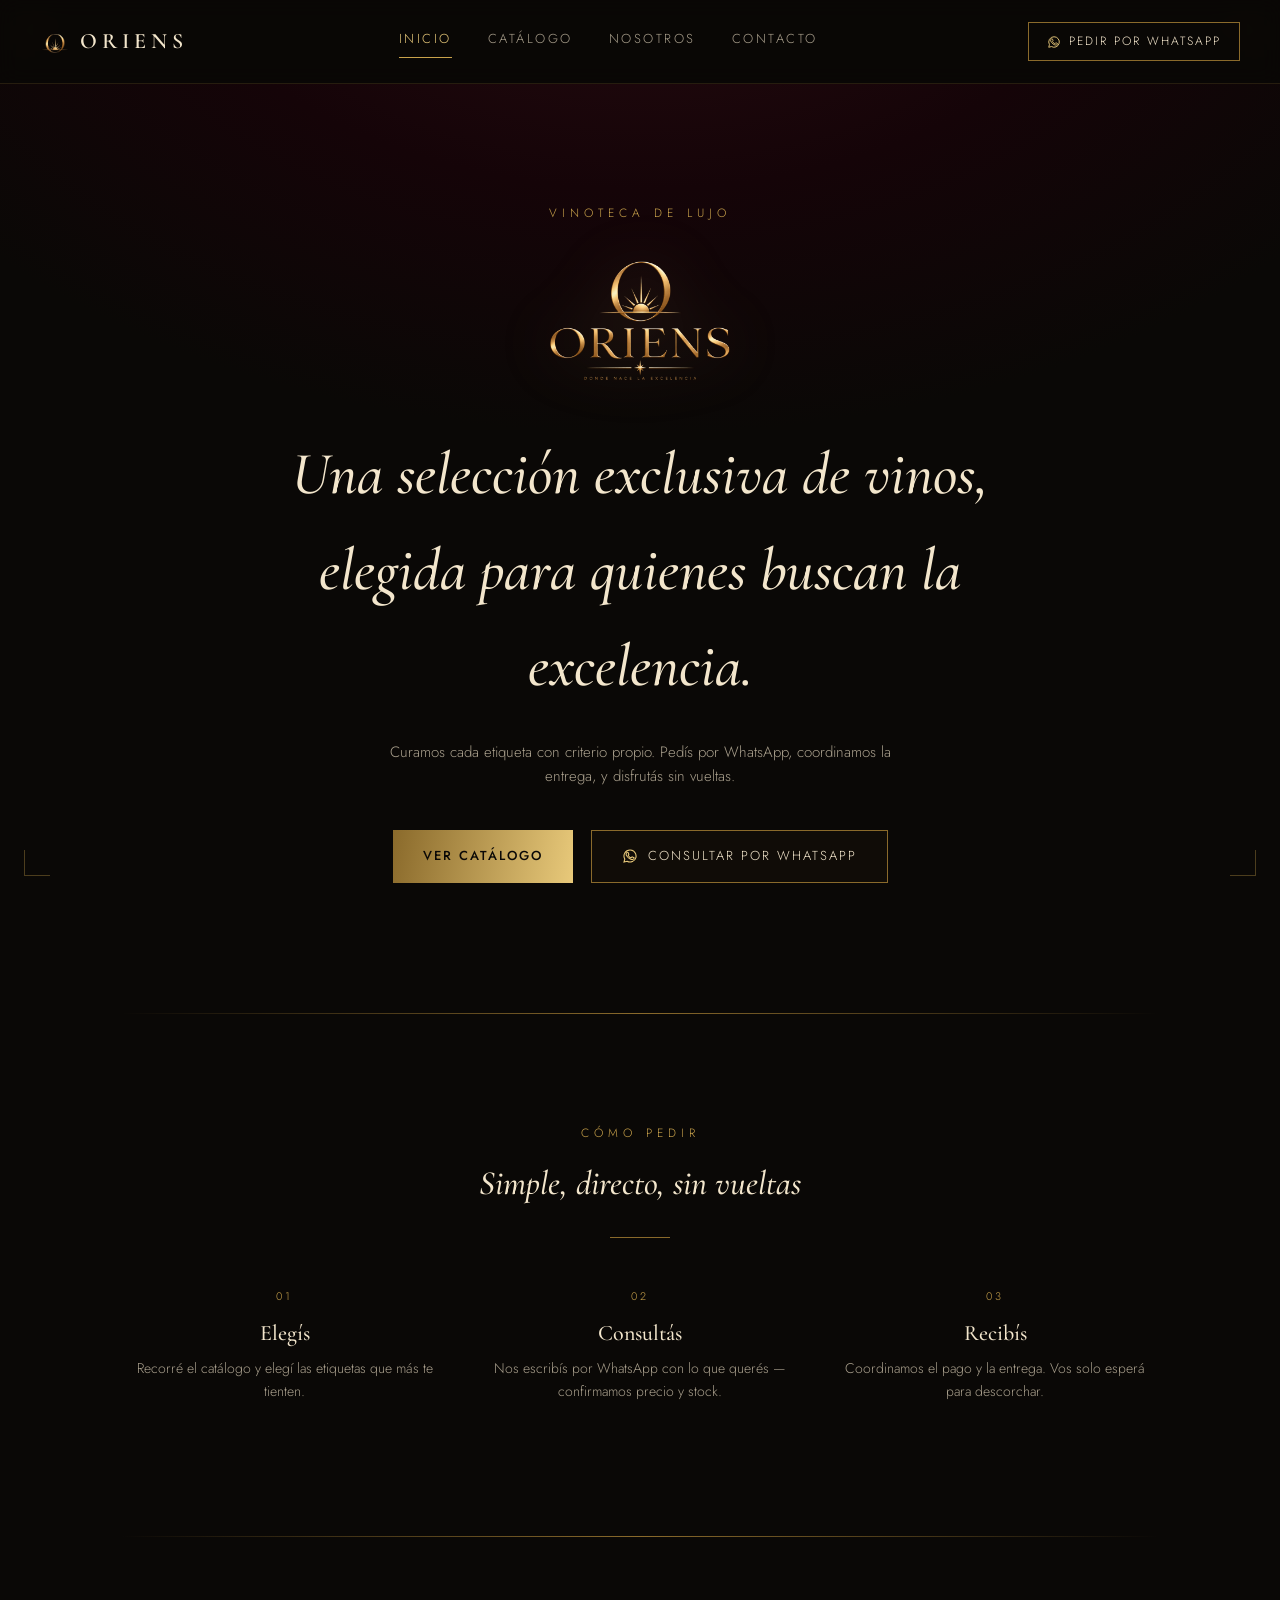
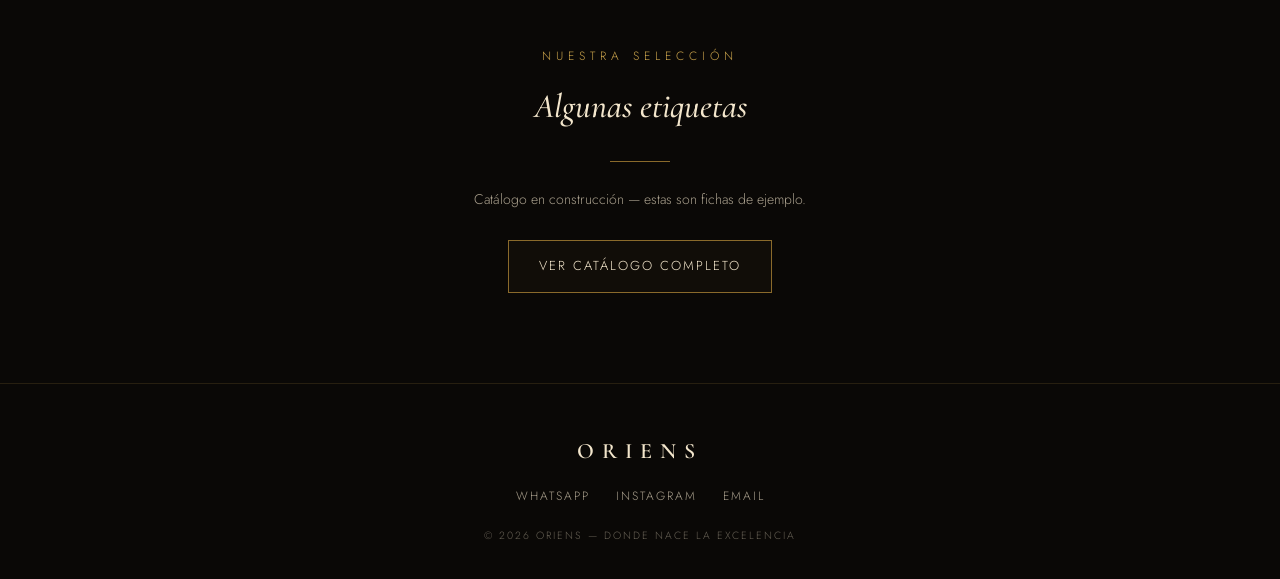
==== index.html @ f7e704c4 "SUraj Suraj" ====
<!DOCTYPE html>
<html lang="es">
<head>
<meta charset="UTF-8">
<meta name="viewport" content="width=device-width, initial-scale=1.0">
<title>Oriens — Vinoteca de lujo</title>
<link rel="stylesheet" href="css/style.css">
</head>
<body>

<div class="corner corner-tl"></div>
<div class="corner corner-tr"></div>
<div class="corner corner-bl"></div>
<div class="corner corner-br"></div>

<!-- NAV -->
<nav class="nav">
  <a href="index.html" class="nav-logo"><img src="assets/emblem.png" alt="Oriens">ORIENS</a>
  <div class="nav-links" id="navLinks">
    <a href="index.html" class="active">Inicio</a>
    <a href="catalogo.html">Catálogo</a>
    <a href="nosotros.html">Nosotros</a>
    <a href="contacto.html">Contacto</a>
  </div>
  <a class="nav-cta" href="https://wa.me/543876430019?text=Hola!%20Quiero%20hacer%20una%20consulta" target="_blank" rel="noopener">
    <svg viewBox="0 0 24 24" fill="none" stroke-width="1.6"><path d="M17.5 14.4c-.3-.1-1.7-.9-2-1-.3-.1-.5-.1-.7.1-.2.3-.8 1-.9 1.1-.2.2-.3.2-.6.1-.3-.1-1.2-.5-2.3-1.5-.9-.8-1.4-1.7-1.6-2-.2-.3 0-.5.1-.6.1-.1.3-.3.4-.5.1-.1.2-.3.3-.5.1-.2 0-.4 0-.5-.1-.1-.7-1.6-.9-2.2-.2-.5-.5-.5-.7-.5h-.6c-.2 0-.5.1-.8.4-.3.3-1 1-1 2.4s1 2.8 1.2 3c.1.2 2 3.1 5 4.3.7.3 1.2.5 1.7.6.7.2 1.3.2 1.8.1.5-.1 1.7-.7 2-1.4.2-.6.2-1.1.1-1.2-.1-.2-.3-.2-.6-.3z"/><path d="M12 3a9 9 0 0 0-7.8 13.5L3 21l4.6-1.2A9 9 0 1 0 12 3z"/></svg>
    <span>Pedir por WhatsApp</span>
  </a>
  <button class="nav-toggle" id="navToggle" aria-label="Abrir menú">
    <svg viewBox="0 0 24 24" fill="none" stroke-width="1.6"><line x1="3" y1="6" x2="21" y2="6"/><line x1="3" y1="12" x2="21" y2="12"/><line x1="3" y1="18" x2="21" y2="18"/></svg>
  </button>
</nav>

<div class="page-bg">

  <!-- HERO -->
  <section class="section" style="padding-top:120px; padding-bottom:110px;">
    <div class="container center">
      <div class="eyebrow reveal">Vinoteca de lujo</div>
      <img src="assets/logo.png" alt="Oriens" style="width:220px; margin:26px auto 0; filter: drop-shadow(0 0 30px rgba(232,201,122,0.25));" class="reveal">
      <h1 class="h-display reveal" style="font-size:clamp(36px,6vw,60px); margin-top:30px; max-width:720px; margin-left:auto; margin-right:auto;">
        Una selección exclusiva de vinos, elegida para quienes buscan la excelencia.
      </h1>
      <p class="reveal" style="max-width:520px; margin:26px auto 0; color:var(--champagne-dim); font-size:15px;">
        Curamos cada etiqueta con criterio propio. Pedís por WhatsApp, coordinamos
        la entrega, y disfrutás sin vueltas.
      </p>
      <div class="reveal" style="margin-top:42px; display:flex; gap:18px; justify-content:center; flex-wrap:wrap;">
        <a class="btn btn-solid" href="catalogo.html">Ver catálogo</a>
        <a class="btn" href="https://wa.me/543876430019?text=Hola!%20Quiero%20hacer%20una%20consulta" target="_blank" rel="noopener">
          <svg viewBox="0 0 24 24" fill="none" stroke-width="1.6"><path d="M17.5 14.4c-.3-.1-1.7-.9-2-1-.3-.1-.5-.1-.7.1-.2.3-.8 1-.9 1.1-.2.2-.3.2-.6.1-.3-.1-1.2-.5-2.3-1.5-.9-.8-1.4-1.7-1.6-2-.2-.3 0-.5.1-.6.1-.1.3-.3.4-.5.1-.1.2-.3.3-.5.1-.2 0-.4 0-.5-.1-.1-.7-1.6-.9-2.2-.2-.5-.5-.5-.7-.5h-.6c-.2 0-.5.1-.8.4-.3.3-1 1-1 2.4s1 2.8 1.2 3c.1.2 2 3.1 5 4.3.7.3 1.2.5 1.7.6.7.2 1.3.2 1.8.1.5-.1 1.7-.7 2-1.4.2-.6.2-1.1.1-1.2-.1-.2-.3-.2-.6-.3z"/><path d="M12 3a9 9 0 0 0-7.8 13.5L3 21l4.6-1.2A9 9 0 1 0 12 3z"/></svg>
          Consultar por WhatsApp
        </a>
      </div>
    </div>
  </section>

  <div class="container"><div class="divider-wide"></div></div>

  <!-- COMO FUNCIONA -->
  <section class="section">
    <div class="container">
      <div class="eyebrow">Cómo pedir</div>
      <h2 class="h-display center" style="font-size:34px; margin-top:14px;">Simple, directo, sin vueltas</h2>
      <div class="h-line"></div>
      <div class="grid" style="grid-template-columns:repeat(3,1fr); margin-top:50px;">
        <div class="center">
          <div class="card-cat">01</div>
          <div class="card-name" style="font-size:22px;">Elegís</div>
          <p class="card-desc">Recorré el catálogo y elegí las etiquetas que más te tienten.</p>
        </div>
        <div class="center">
          <div class="card-cat">02</div>
          <div class="card-name" style="font-size:22px;">Consultás</div>
          <p class="card-desc">Nos escribís por WhatsApp con lo que querés — confirmamos precio y stock.</p>
        </div>
        <div class="center">
          <div class="card-cat">03</div>
          <div class="card-name" style="font-size:22px;">Recibís</div>
          <p class="card-desc">Coordinamos el pago y la entrega. Vos solo esperá para descorchar.</p>
        </div>
      </div>
    </div>
  </section>

  <div class="container"><div class="divider-wide"></div></div>

  <!-- DESTACADOS PREVIEW -->
  <section class="section">
    <div class="container center">
      <div class="eyebrow">Nuestra selección</div>
      <h2 class="h-display" style="font-size:34px; margin-top:14px;">Algunas etiquetas</h2>
      <div class="h-line"></div>
      <p style="max-width:480px; margin:0 auto 20px; color:var(--champagne-dim); font-size:14px;">
        Catálogo en construcción — estas son fichas de ejemplo.
      </p>
      <a class="btn" href="catalogo.html" style="margin-top:10px;">Ver catálogo completo</a>
    </div>
  </section>

  <!-- FOOTER -->
  <footer class="footer">
    <div class="container">
      <div class="footer-logo">ORIENS</div>
      <div class="footer-links">
        <a href="https://wa.me/543876430019" target="_blank" rel="noopener">WhatsApp</a>
        <a href="https://instagram.com/oriens.ar" target="_blank" rel="noopener">Instagram</a>
        <a href="mailto:oriens.exclusive@gmail.com">Email</a>
      </div>
      <div class="footer-copy">© 2026 Oriens — Donde nace la excelencia</div>
    </div>
  </footer>

</div>

<script>
  document.getElementById('navToggle').addEventListener('click', function(){
    document.getElementById('navLinks').classList.toggle('open');
  });
</script>

</body>
</html>
---- css/style.css ----
@import url('https://fonts.googleapis.com/css2?family=Cormorant+Garamond:ital,wght@0,300;0,400;0,500;0,600;1,400;1,500&family=Jost:wght@300;400;500;600&display=swap');

:root{
  --black: #0a0806;
  --wine: #2a0d12;
  --wine-deep: #150408;
  --gold-1: #c9a24b;
  --gold-2: #e8c97a;
  --gold-3: #8a6a2b;
  --champagne: #f3e6cc;
  --champagne-dim: rgba(243,230,204,0.68);
  --champagne-faint: rgba(243,230,204,0.4);
  --line: rgba(201,162,75,0.28);
}

*{ margin:0; padding:0; box-sizing:border-box; }

html{ scroll-behavior:smooth; }

body{
  background: var(--black);
  color: var(--champagne);
  font-family:'Jost', sans-serif;
  font-weight:300;
  line-height:1.6;
}

a{ color:inherit; text-decoration:none; }

.page-bg{
  position:relative;
  min-height:100vh;
  background:
    radial-gradient(ellipse 1100px 700px at 50% -10%, var(--wine) 0%, var(--wine-deep) 45%, var(--black) 80%);
  overflow-x:hidden;
}

img{ max-width:100%; display:block; }

/* ---------- Layout helpers ---------- */
.container{
  max-width:1100px;
  margin:0 auto;
  padding: 0 32px;
}

.section{
  padding: 90px 0;
}

.eyebrow{
  font-size:12px;
  letter-spacing:5px;
  color: var(--gold-1);
  text-transform:uppercase;
  text-align:center;
}

.h-display{
  font-family:'Cormorant Garamond', serif;
  font-style:italic;
  font-weight:500;
  color: var(--champagne);
}

.h-line{
  width:60px; height:1px;
  background: var(--gold-3);
  margin: 26px auto;
}

.divider-wide{
  width:100%; height:1px;
  background: linear-gradient(90deg, transparent, var(--gold-3), transparent);
  margin: 20px 0;
}

/* ---------- Nav ---------- */
.nav{
  position:sticky; top:0; z-index:50;
  display:flex; align-items:center; justify-content:space-between;
  padding: 22px 40px;
  background: rgba(10,8,6,0.72);
  backdrop-filter: blur(10px);
  border-bottom: 1px solid rgba(201,162,75,0.15);
}
.nav-logo{
  display:flex; align-items:center; gap:10px;
  font-family:'Cormorant Garamond', serif;
  font-weight:600;
  font-size:22px;
  letter-spacing:5px;
  color: var(--champagne);
}
.nav-logo img{ width:30px; }
.nav-links{
  display:flex; gap:36px;
  font-size:13px;
  letter-spacing:2.5px;
  text-transform:uppercase;
}
.nav-links a{
  color: var(--champagne-dim);
  position:relative;
  padding-bottom:4px;
  transition: color .3s ease;
}
.nav-links a:hover, .nav-links a.active{ color: var(--gold-2); }
.nav-links a.active::after{
  content:''; position:absolute; left:0; right:0; bottom:-4px; height:1px; background: var(--gold-1);
}
.nav-cta{
  display:flex; align-items:center; gap:8px;
  border:1px solid var(--gold-3);
  padding:9px 18px;
  font-size:12px;
  letter-spacing:2px;
  text-transform:uppercase;
  transition: all .3s ease;
}
.nav-cta:hover{ border-color: var(--gold-1); background:rgba(201,162,75,0.1); }
.nav-cta svg{ width:14px; height:14px; stroke:var(--gold-2); }

.nav-toggle{ display:none; background:none; border:none; cursor:pointer; }
.nav-toggle svg{ width:26px; height:26px; stroke:var(--champagne); }

@media (max-width: 860px){
  .nav-links{
    position:fixed; inset:70px 0 0 0;
    background: var(--black);
    flex-direction:column;
    align-items:center;
    justify-content:center;
    gap:34px;
    font-size:16px;
    transform: translateY(-110%);
    transition: transform .4s ease;
    z-index:40;
  }
  .nav-links.open{ transform: translateY(0); }
  .nav-toggle{ display:block; }
  .nav-cta span{ display:none; }
}

/* ---------- Buttons ---------- */
.btn{
  display:inline-flex; align-items:center; gap:10px;
  padding: 15px 30px;
  font-size:13px;
  letter-spacing:2px;
  text-transform:uppercase;
  border:1px solid var(--gold-3);
  transition: all .35s ease;
  background: rgba(201,162,75,0.03);
}
.btn:hover{
  border-color: var(--gold-1);
  background: rgba(201,162,75,0.12);
  box-shadow: 0 0 22px rgba(201,162,75,0.18);
  transform: translateY(-2px);
}
.btn svg{ width:16px; height:16px; stroke:var(--gold-2); }
.btn-solid{
  background: linear-gradient(100deg, var(--gold-3), var(--gold-2));
  color: var(--black);
  border:none;
  font-weight:500;
}
.btn-solid svg{ stroke: var(--black); }
.btn-solid:hover{ box-shadow: 0 0 26px rgba(232,201,122,0.35); }

/* ---------- Corners / ambience ---------- */
.corner{ position:fixed; width:26px; height:26px; z-index:3; opacity:0.35; pointer-events:none; }
.corner-tl{ top:24px; left:24px; border-top:1px solid var(--gold-1); border-left:1px solid var(--gold-1); }
.corner-tr{ top:24px; right:24px; border-top:1px solid var(--gold-1); border-right:1px solid var(--gold-1); }
.corner-bl{ bottom:24px; left:24px; border-bottom:1px solid var(--gold-1); border-left:1px solid var(--gold-1); }
.corner-br{ bottom:24px; right:24px; border-bottom:1px solid var(--gold-1); border-right:1px solid var(--gold-1); }

/* ---------- Product cards ---------- */
.filter-bar{
  display:flex; gap:14px; justify-content:center; flex-wrap:wrap;
  margin-bottom: 50px;
}
.filter-btn{
  padding: 9px 20px;
  font-size:12px;
  letter-spacing:2px;
  text-transform:uppercase;
  border:1px solid var(--gold-3);
  color: var(--champagne-dim);
  cursor:pointer;
  background:none;
  transition: all .3s ease;
  font-family:'Jost', sans-serif;
}
.filter-btn.active, .filter-btn:hover{
  border-color: var(--gold-1);
  color: var(--gold-2);
  background: rgba(201,162,75,0.08);
}

.grid{
  display:grid;
  grid-template-columns: repeat(3, 1fr);
  gap: 30px;
}
@media (max-width: 900px){ .grid{ grid-template-columns: repeat(2, 1fr); } }
@media (max-width: 600px){ .grid{ grid-template-columns: 1fr; } }

.card{
  border:1px solid rgba(201,162,75,0.22);
  background: rgba(201,162,75,0.02);
  padding: 34px 26px;
  text-align:center;
  transition: border-color .3s ease, transform .3s ease;
  display:flex; flex-direction:column; align-items:center;
}
.card:hover{ border-color: var(--gold-1); transform: translateY(-4px); }

.card-icon{
  width:70px; height:120px;
  margin-bottom:22px;
}

.card-cat{
  font-size:11px;
  letter-spacing:3px;
  color: var(--gold-1);
  text-transform:uppercase;
  margin-bottom:10px;
}
.card-name{
  font-family:'Cormorant Garamond', serif;
  font-weight:500;
  font-size:26px;
  color: var(--champagne);
  margin-bottom:6px;
}
.card-region{
  font-size:13px;
  color: var(--champagne-dim);
  margin-bottom:16px;
  font-style:italic;
  font-family:'Cormorant Garamond', serif;
}
.card-desc{
  font-size:14px;
  color: var(--champagne-dim);
  margin-bottom:24px;
  min-height:44px;
}
.card-price{
  font-size:13px;
  letter-spacing:1px;
  color: var(--gold-2);
  margin-bottom:20px;
  text-transform:uppercase;
}
.card .btn{ width:100%; justify-content:center; font-size:12px; padding:12px 18px; }

.notice{
  text-align:center;
  font-size:13px;
  color: var(--champagne-faint);
  border:1px dashed var(--gold-3);
  padding: 14px 20px;
  max-width:600px;
  margin: 0 auto 50px;
  letter-spacing:0.5px;
}

/* ---------- Footer ---------- */
.footer{
  border-top: 1px solid rgba(201,162,75,0.15);
  padding: 50px 0 34px;
  text-align:center;
}
.footer-logo{
  font-family:'Cormorant Garamond', serif;
  font-weight:600;
  letter-spacing:8px;
  font-size:22px;
  color: var(--champagne);
  margin-bottom: 18px;
}
.footer-links{
  display:flex; gap:26px; justify-content:center; margin-bottom:22px;
  flex-wrap:wrap;
}
.footer-links a{
  font-size:12px; letter-spacing:2px; text-transform:uppercase;
  color: var(--champagne-dim);
  transition: color .3s ease;
}
.footer-links a:hover{ color: var(--gold-2); }
.footer-copy{
  font-size:10.5px;
  letter-spacing:2px;
  color: var(--champagne-faint);
  text-transform:uppercase;
}

/* ---------- Utility ---------- */
.mt-0{ margin-top:0; }
.center{ text-align:center; }
.reveal{
  opacity:0; transform: translateY(16px);
  animation: fadeUp .9s ease-out forwards;
}
@keyframes fadeUp{ to{ opacity:1; transform:translateY(0); } }
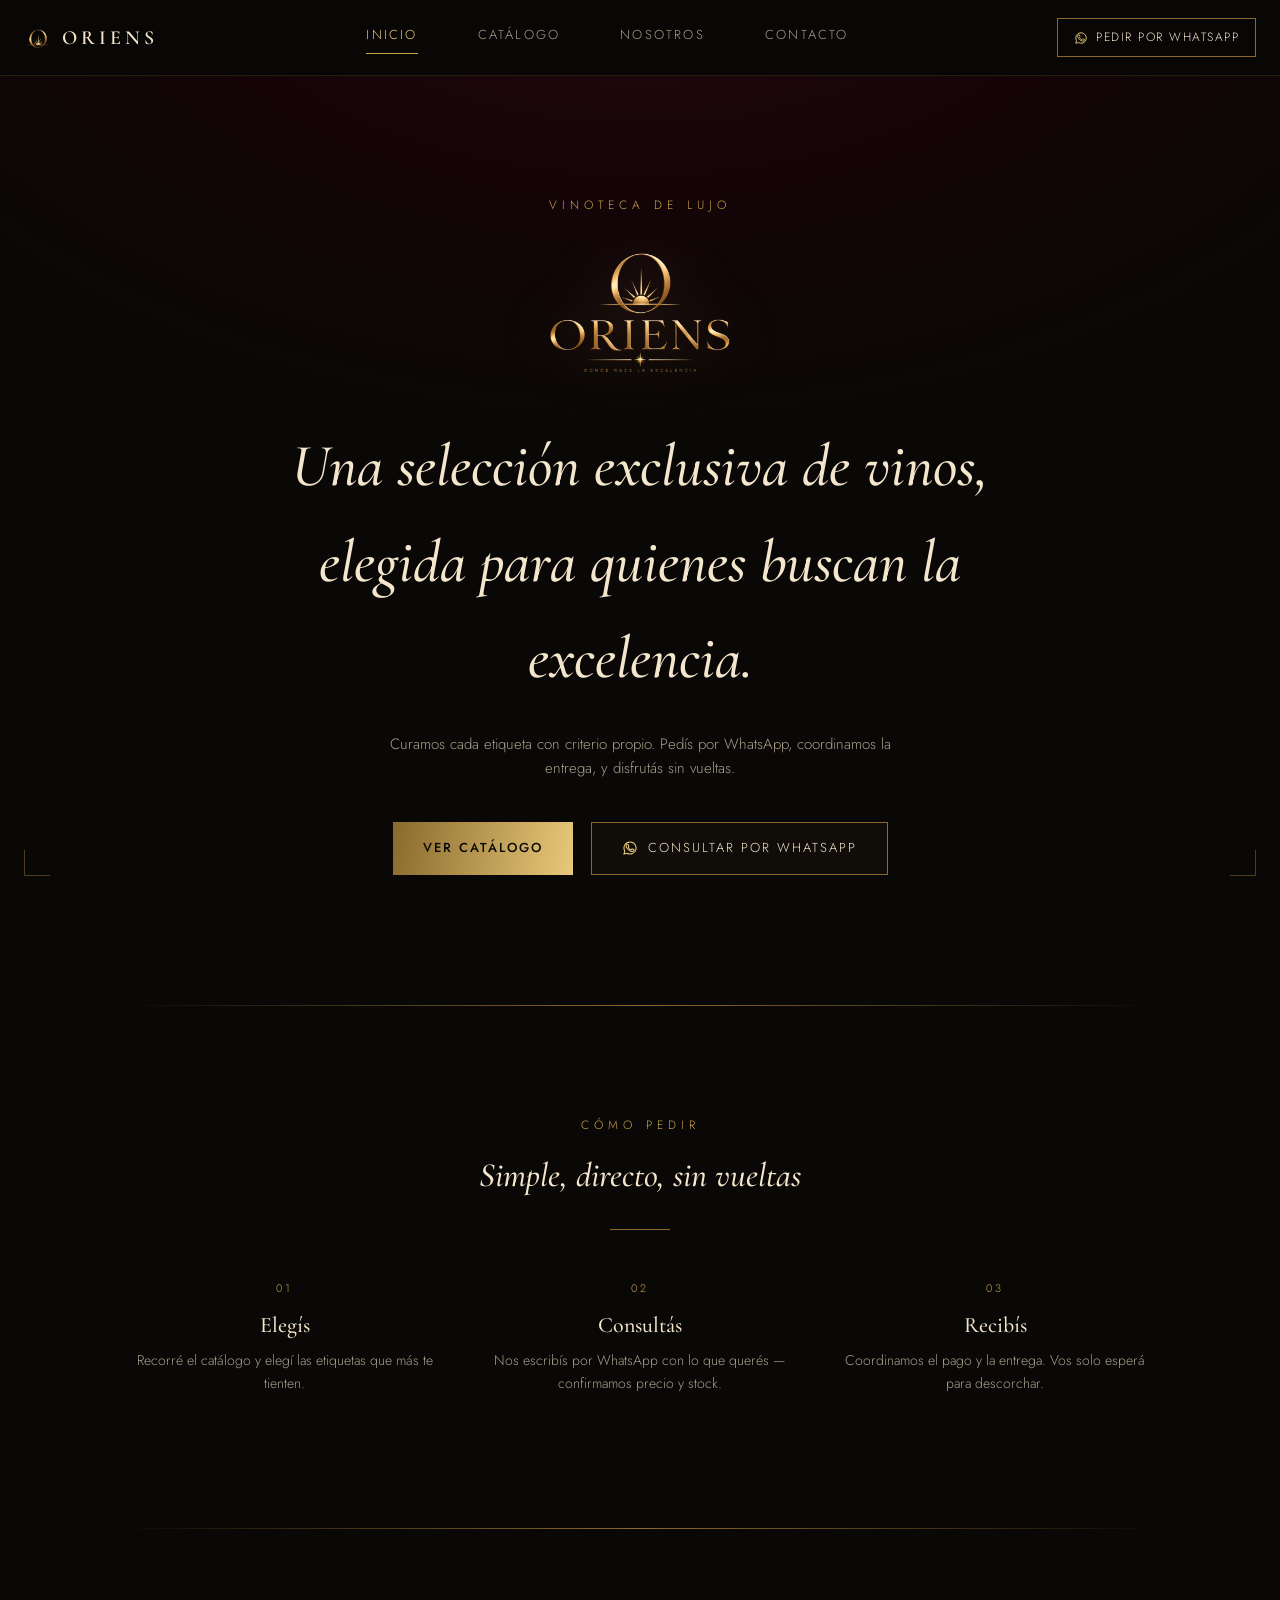
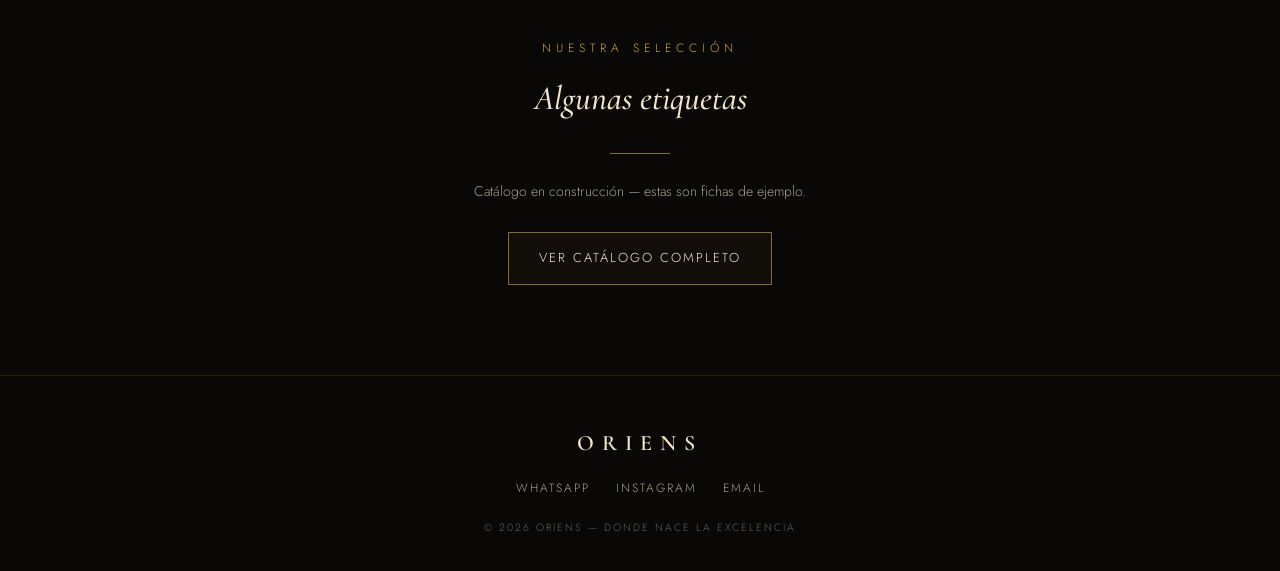
==== commit 2f445c39: "EDIT2" ====
--- a/index.html
+++ b/index.html
@@ -21,6 +21,7 @@
     <a href="catalogo.html">Catálogo</a>
     <a href="nosotros.html">Nosotros</a>
     <a href="contacto.html">Contacto</a>
+    <a href="https://wa.me/543876430019?text=Hola!%20Quiero%20hacer%20una%20consulta" target="_blank" rel="noopener" class="nav-wa-mobile">WhatsApp</a>
   </div>
   <a class="nav-cta" href="https://wa.me/543876430019?text=Hola!%20Quiero%20hacer%20una%20consulta" target="_blank" rel="noopener">
     <svg viewBox="0 0 24 24" fill="none" stroke-width="1.6"><path d="M17.5 14.4c-.3-.1-1.7-.9-2-1-.3-.1-.5-.1-.7.1-.2.3-.8 1-.9 1.1-.2.2-.3.2-.6.1-.3-.1-1.2-.5-2.3-1.5-.9-.8-1.4-1.7-1.6-2-.2-.3 0-.5.1-.6.1-.1.3-.3.4-.5.1-.1.2-.3.3-.5.1-.2 0-.4 0-.5-.1-.1-.7-1.6-.9-2.2-.2-.5-.5-.5-.7-.5h-.6c-.2 0-.5.1-.8.4-.3.3-1 1-1 2.4s1 2.8 1.2 3c.1.2 2 3.1 5 4.3.7.3 1.2.5 1.7.6.7.2 1.3.2 1.8.1.5-.1 1.7-.7 2-1.4.2-.6.2-1.1.1-1.2-.1-.2-.3-.2-.6-.3z"/><path d="M12 3a9 9 0 0 0-7.8 13.5L3 21l4.6-1.2A9 9 0 1 0 12 3z"/></svg>
--- a/css/style.css
+++ b/css/style.css
@@ -78,9 +78,10 @@
 /* ---------- Nav ---------- */
 .nav{
   position:sticky; top:0; z-index:50;
-  display:flex; align-items:center; justify-content:space-between;
-  padding: 22px 40px;
-  background: rgba(10,8,6,0.72);
+  display:flex; flex-wrap: wrap; row-gap: 10px;
+  align-items:center; justify-content:space-between;
+  padding: 18px 24px;
+  background: rgba(10,8,6,0.85);
   backdrop-filter: blur(10px);
   border-bottom: 1px solid rgba(201,162,75,0.15);
 }
@@ -88,21 +89,25 @@
   display:flex; align-items:center; gap:10px;
   font-family:'Cormorant Garamond', serif;
   font-weight:600;
-  font-size:22px;
-  letter-spacing:5px;
-  color: var(--champagne);
-}
-.nav-logo img{ width:30px; }
+  font-size:20px;
+  letter-spacing:4px;
+  color: var(--champagne);
+  flex-shrink:0;
+}
+.nav-logo img{ width:28px; flex-shrink:0; }
 .nav-links{
-  display:flex; gap:36px;
-  font-size:13px;
-  letter-spacing:2.5px;
-  text-transform:uppercase;
+  display:flex; gap:30px;
+  font-size:13px;
+  letter-spacing:2.2px;
+  text-transform:uppercase;
+  flex-wrap:wrap;
 }
 .nav-links a{
   color: var(--champagne-dim);
   position:relative;
   padding-bottom:4px;
+  white-space:nowrap;
+  margin: 0 15px;
   transition: color .3s ease;
 }
 .nav-links a:hover, .nav-links a.active{ color: var(--gold-2); }
@@ -112,34 +117,61 @@
 .nav-cta{
   display:flex; align-items:center; gap:8px;
   border:1px solid var(--gold-3);
-  padding:9px 18px;
+  padding:9px 16px;
   font-size:12px;
-  letter-spacing:2px;
-  text-transform:uppercase;
+  letter-spacing:1.5px;
+  text-transform:uppercase;
+  white-space:nowrap;
+  flex-shrink:0;
   transition: all .3s ease;
 }
 .nav-cta:hover{ border-color: var(--gold-1); background:rgba(201,162,75,0.1); }
-.nav-cta svg{ width:14px; height:14px; stroke:var(--gold-2); }
-
-.nav-toggle{ display:none; background:none; border:none; cursor:pointer; }
-.nav-toggle svg{ width:26px; height:26px; stroke:var(--champagne); }
-
-@media (max-width: 860px){
+.nav-cta svg{ width:14px; height:14px; stroke:var(--gold-2); flex-shrink:0; }
+
+.nav-toggle{ display:none; background:none; border:none; cursor:pointer; flex-shrink:0; }
+.nav-toggle svg{ width:24px; height:24px; stroke:var(--champagne); }
+
+/* Below this width: collapse links into a hamburger menu so nothing
+   has to squeeze into one row and risk overlapping. */
+@media (max-width: 1000px){
   .nav-links{
-    position:fixed; inset:70px 0 0 0;
+    position:fixed; inset:64px 0 0 0;
     background: var(--black);
     flex-direction:column;
     align-items:center;
     justify-content:center;
     gap:34px;
-    font-size:16px;
+    font-size:17px;
     transform: translateY(-110%);
     transition: transform .4s ease;
     z-index:40;
   }
   .nav-links.open{ transform: translateY(0); }
   .nav-toggle{ display:block; }
-  .nav-cta span{ display:none; }
+}
+
+/* Below this width: drop the WhatsApp pill from the bar itself (it's
+   always reachable via the menu + every section CTA) so the header
+   never has more than logo + hamburger fighting for space. */
+@media (max-width: 480px){
+  .nav{ padding:14px 16px; }
+  .nav-logo{ font-size:17px; letter-spacing:2.5px; }
+  .nav-logo img{ width:24px; }
+  .nav-cta{ display:none; }
+}
+
+.nav-wa-mobile{ display:none; }
+@media (max-width: 1000px){
+  .nav-wa-mobile{
+    display:inline-flex; align-items:center; gap:8px;
+    border:1px solid var(--gold-3);
+    padding:14px 28px;
+    margin-top:6px;
+    font-size:14px;
+    letter-spacing:1.5px;
+    text-transform:uppercase;
+    color: var(--gold-2);
+  }
 }
 
 /* ---------- Buttons ---------- */
